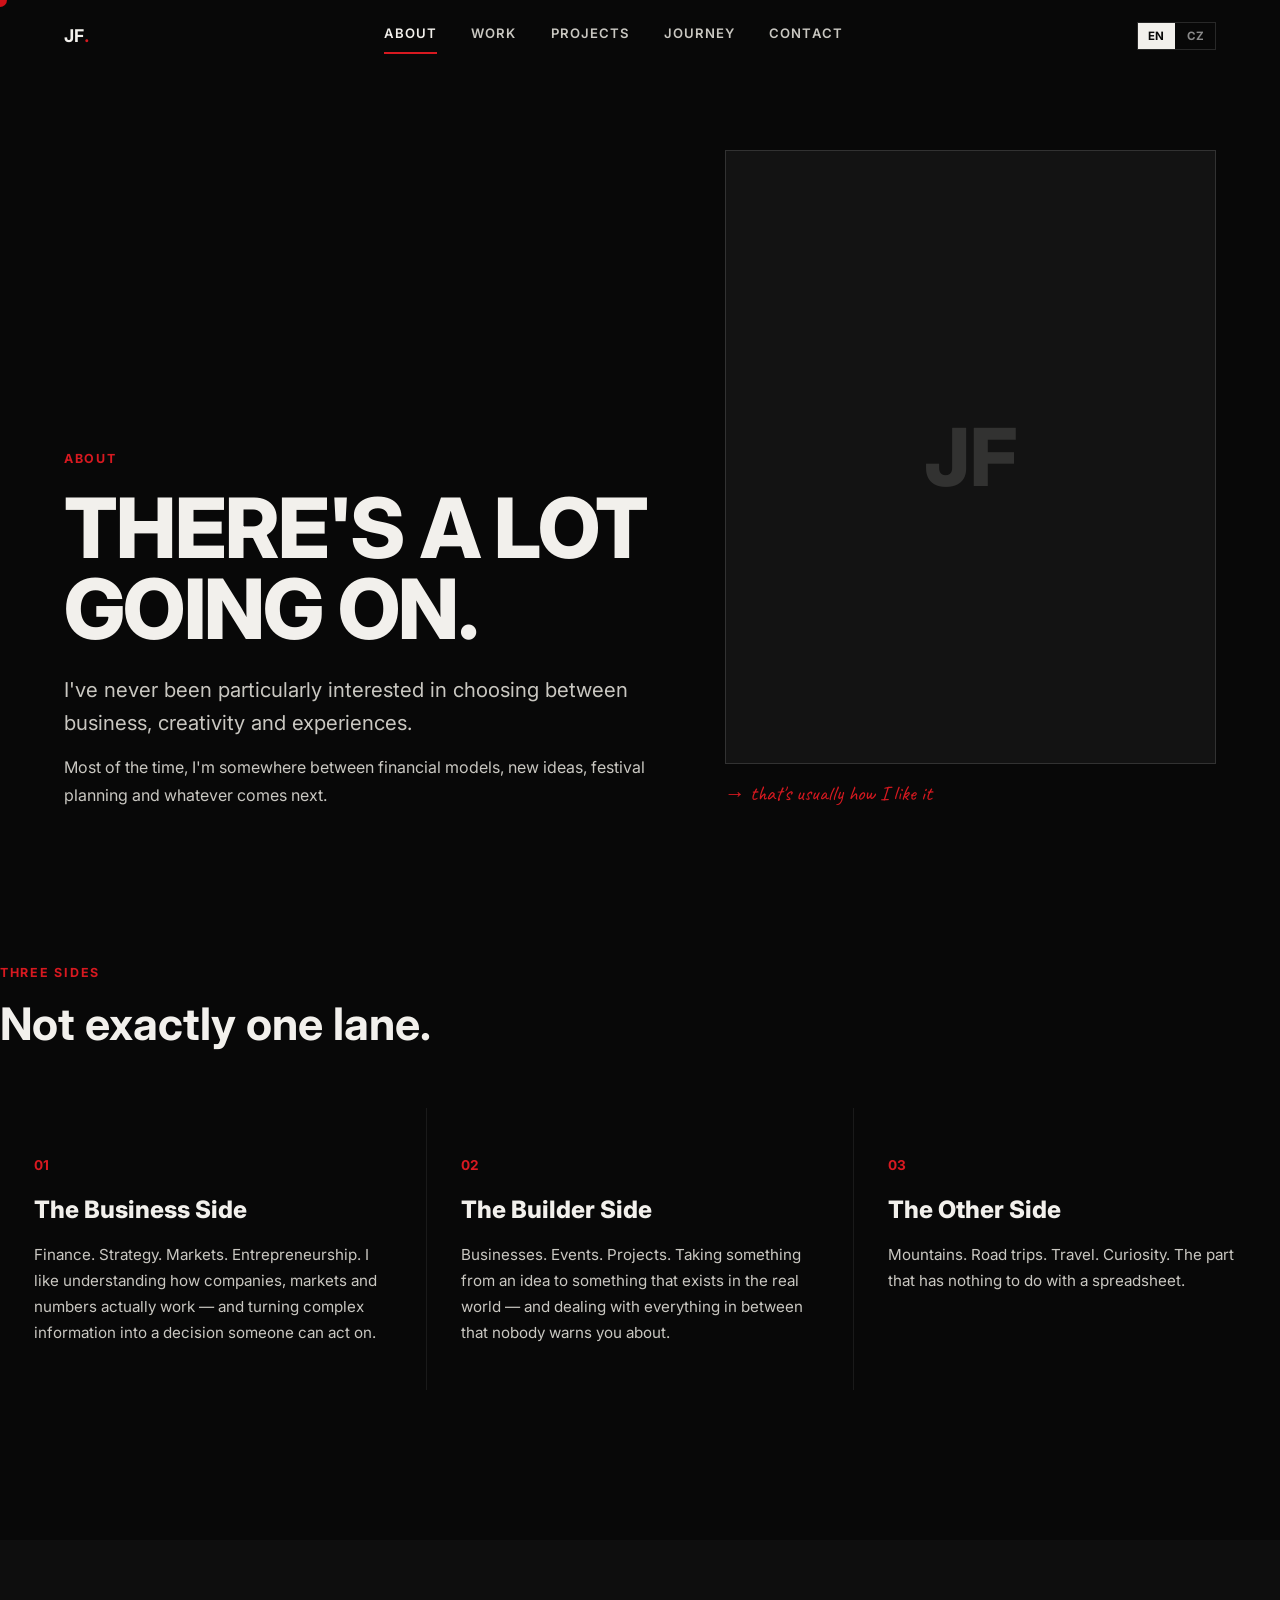
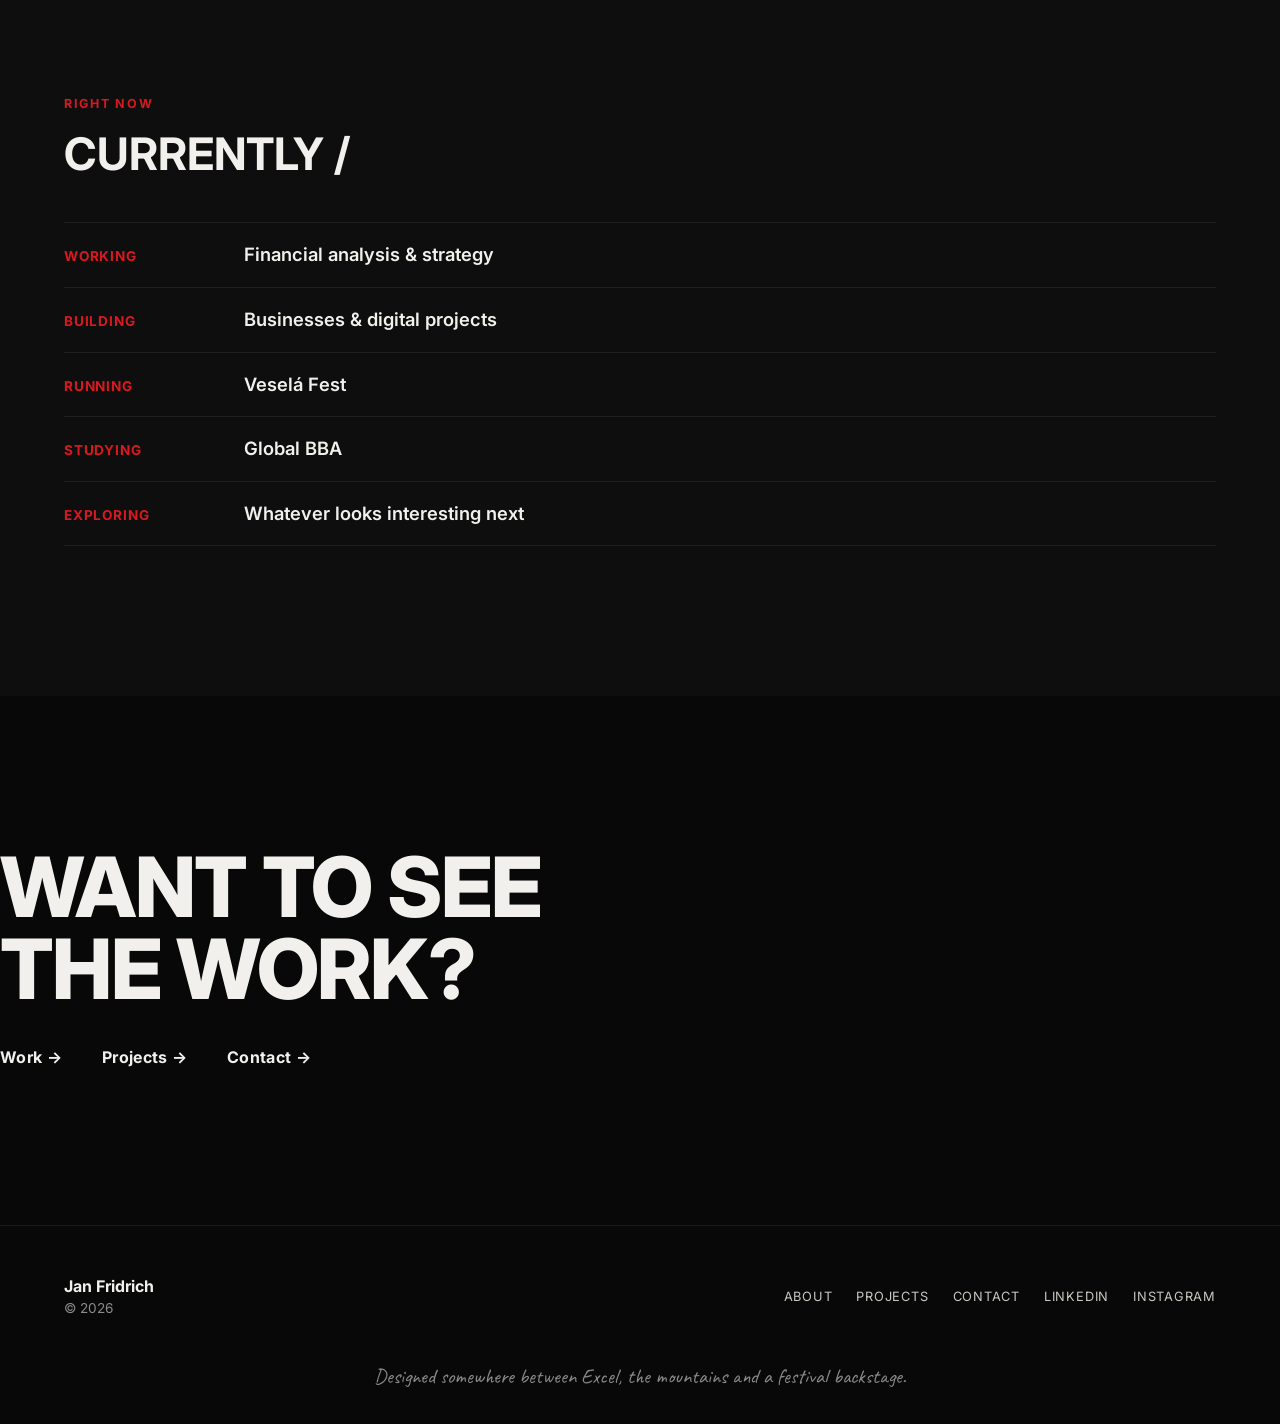
==== about.html @ 75a6f97f "Initial commit: current deployed version of janekfridrich.cz (site-10) Static site: home, about, wor" ====
<!DOCTYPE html>
<html lang="en">
<head>
<meta charset="UTF-8">
<meta name="viewport" content="width=device-width, initial-scale=1.0">
<title>About — Jan Fridrich</title>
<meta name="description" content="Finance, building things and everything in between — a bit more about Jan Fridrich.">
<link rel="icon" href="data:,">
<link rel="preconnect" href="https://fonts.googleapis.com">
<link rel="preconnect" href="https://fonts.gstatic.com" crossorigin>
<link href="https://fonts.googleapis.com/css2?family=Inter:wght@400;500;600;700;800&family=Caveat:wght@600;700&display=swap" rel="stylesheet">
<link rel="stylesheet" href="css/style.css">
</head>
<body>
<a class="skip-link" href="#main" data-i18n="skip">Skip to content</a>
<div id="site-header"></div>

<main id="main">

  <section class="container about-hero">
    <div>
      <span class="eyebrow reveal" data-i18n="eyebrow_about">About</span>
      <h1 class="h-xl reveal" data-i18n-html="about_hero_html">THERE'S A LOT<br>GOING ON.</h1>
      <p class="lede reveal reveal-delay-1" style="margin-top:24px;" data-i18n="about_lede">I've never been particularly interested in choosing between business, creativity and experiences.</p>
      <p class="body-text reveal reveal-delay-2" style="margin-top:14px;" data-i18n="about_body">Most of the time, I'm somewhere between financial models, new ideas, festival planning and whatever comes next.</p>
    </div>
    <div class="reveal reveal-delay-1">
      <div class="portrait"></div>
      <p class="portrait-note" data-i18n="portrait_note">→ that's usually how I like it</p>
    </div>
  </section>

  <section class="section container">
    <span class="eyebrow reveal" data-i18n="eyebrow_three_sides">Three sides</span>
    <h2 class="h-lg reveal" data-i18n="three_sides_heading">Not exactly one lane.</h2>
    <div class="sides-grid">
      <div class="side-card reveal">
        <span class="side-n">01</span>
        <h3 data-i18n="side1_title">The Business Side</h3>
        <p data-i18n="side1_body">Finance. Strategy. Markets. Entrepreneurship. I like understanding how companies, markets and numbers actually work — and turning complex information into a decision someone can act on.</p>
      </div>
      <div class="side-card reveal reveal-delay-1">
        <span class="side-n">02</span>
        <h3 data-i18n="side2_title">The Builder Side</h3>
        <p data-i18n="side2_body">Businesses. Events. Projects. Taking something from an idea to something that exists in the real world — and dealing with everything in between that nobody warns you about.</p>
      </div>
      <div class="side-card reveal reveal-delay-2">
        <span class="side-n">03</span>
        <h3 data-i18n="side3_title">The Other Side</h3>
        <p data-i18n="side3_body">Mountains. Road trips. Travel. Curiosity. The part that has nothing to do with a spreadsheet.</p>
      </div>
    </div>
  </section>

  <section class="section section-alt">
    <div class="container">
      <span class="eyebrow reveal" data-i18n="eyebrow_right_now">Right now</span>
      <h2 class="h-lg reveal" data-i18n="currently_heading">CURRENTLY /</h2>
      <div class="currently-list" id="currentlyList"></div>
    </div>
  </section>

  <section class="section container">
    <h2 class="h-xl reveal" data-i18n-html="about_closing_html">WANT TO SEE<br>THE WORK?</h2>
    <div class="closing-links reveal reveal-delay-1">
      <a href="work.html" data-i18n="closing_work">Work →</a>
      <a href="projects.html" data-i18n="closing_projects">Projects →</a>
      <a href="contact.html" data-i18n="closing_contact">Contact →</a>
    </div>
  </section>

</main>

<div id="site-footer"></div>

<script src="js/content.js"></script>
<script src="js/i18n.js"></script>
<script>
  (function () {
    const el = document.getElementById("currentlyList");
    if (el) {
      el.innerHTML = SITE.currently.map(c => `
        <div class="currently-row reveal">
          <div class="label">${c.label}</div>
          <div class="value">${c.value}</div>
        </div>
      `).join("");
    }
  })();
</script>
<script src="js/main.js"></script>
</body>
</html>
---- css/style.css ----
/* =========================================================================
   JAN FRIDRICH — PERSONAL SITE
   Editorial brutalism × sketchbook. Dark, quiet, red used sparingly.
   ========================================================================= */

/* ---- tokens ------------------------------------------------------------ */
:root{
  --bg: #080808;
  --bg-alt: #0e0e0e;
  --bg-raise: #131313;
  --text: #F2F0EC;
  --text-dim: #C9C7C1;
  --grey: #8A8A8A;
  --red: #D71920;
  --border: rgba(242,240,236,0.14);
  --border-soft: rgba(242,240,236,0.08);

  --font-display: "Inter", "Helvetica Neue", Arial, sans-serif;
  --font-hand: "Caveat", cursive;

  --container: 1400px;
  --gutter: clamp(20px, 5vw, 64px);
  --ease: cubic-bezier(.16,.8,.24,1);
}

/* ---- reset --------------------------------------------------------------*/
*,*::before,*::after{ box-sizing:border-box; }
html{ scroll-behavior:smooth; }
@media (prefers-reduced-motion: reduce){
  html{ scroll-behavior:auto; }
  *,*::before,*::after{ animation-duration:0.001ms !important; animation-iteration-count:1 !important; transition-duration:0.001ms !important; scroll-behavior:auto !important; }
}
body{
  margin:0;
  background:var(--bg);
  color:var(--text);
  font-family:var(--font-display);
  font-weight:400;
  line-height:1.5;
  -webkit-font-smoothing:antialiased;
  overflow-x:hidden;
}
img{ max-width:100%; display:block; }
a{ color:inherit; text-decoration:none; }
ul{ margin:0; padding:0; list-style:none; }
h1,h2,h3,h4,p{ margin:0; }
button{ font-family:inherit; background:none; border:none; color:inherit; cursor:pointer; }
::selection{ background:var(--red); color:var(--bg); }

.container{ max-width:var(--container); margin:0 auto; padding:0 var(--gutter); }
.hidden-mobile{ display:initial; }
@media (max-width:720px){ .hidden-mobile{ display:none !important; } }
.hidden-desktop{ display:none; }
@media (max-width:720px){ .hidden-desktop{ display:initial; } }

/* ---- focus / a11y -------------------------------------------------------*/
a:focus-visible, button:focus-visible, [tabindex]:focus-visible{
  outline:2px solid var(--red);
  outline-offset:4px;
}
.skip-link{
  position:absolute; left:0; top:-60px; background:var(--red); color:#fff;
  padding:10px 18px; z-index:1000; transition:top .2s var(--ease);
}
.skip-link:focus{ top:0; }

/* ---- custom cursor -------------------------------------------------------*/
.cursor{
  position:fixed; top:0; left:0; width:14px; height:14px; border-radius:50%;
  background:var(--red); pointer-events:none; z-index:9999;
  transform:translate(-50%,-50%);
  transition:width .25s var(--ease), height .25s var(--ease), background .25s var(--ease);
  mix-blend-mode:difference;
  display:none;
}
.cursor-label{
  position:fixed; top:0; left:0; z-index:9999; pointer-events:none;
  font-size:12px; letter-spacing:.08em; font-weight:600; color:var(--bg);
  background:var(--red); padding:6px 10px; border-radius:100px;
  transform:translate(-50%,-50%); opacity:0; transition:opacity .2s var(--ease);
  white-space:nowrap; display:none;
}
.has-custom-cursor, .has-custom-cursor *{ cursor:none !important; }
@media (hover:hover) and (pointer:fine){
  .has-custom-cursor .cursor, .has-custom-cursor .cursor-label{ display:block; }
}

/* ---- loader ---------------------------------------------------------------*/
.loader{
  position:fixed; inset:0; background:var(--bg); z-index:10000;
  display:flex; align-items:center; justify-content:center; flex-direction:column;
  transition:opacity .5s var(--ease), visibility .5s var(--ease);
}
.loader.is-hidden{ opacity:0; visibility:hidden; pointer-events:none; }
.loader-mark{ font-size:2rem; font-weight:700; letter-spacing:.02em; }
.loader-line{
  width:60px; height:3px; background:var(--red); margin-top:14px; transform:scaleX(0);
  transform-origin:left; animation:loaderDraw 0.9s var(--ease) forwards .15s;
}
@keyframes loaderDraw{ to{ transform:scaleX(1); } }

/* ---- header / nav ---------------------------------------------------------*/
.site-header{
  position:fixed; top:0; left:0; right:0; z-index:500;
  display:flex; align-items:center; justify-content:space-between;
  padding:22px var(--gutter);
  transition:transform .4s var(--ease), background .4s var(--ease), padding .3s var(--ease);
}
.site-header.is-scrolled{ background:rgba(8,8,8,0.86); backdrop-filter:blur(8px); padding-top:16px; padding-bottom:16px; border-bottom:1px solid var(--border-soft); }
.site-header.is-hidden{ transform:translateY(-110%); }

.logo{ font-weight:700; font-size:1.1rem; letter-spacing:.02em; }
.logo .dot{ color:var(--red); }

.nav-desktop{ display:flex; gap:34px; }
.nav-desktop a{
  font-size:.82rem; letter-spacing:.08em; font-weight:600; text-transform:uppercase;
  position:relative; padding-bottom:4px; color:var(--text-dim);
  transition:color .25s var(--ease);
}
.nav-desktop a:hover, .nav-desktop a.is-active{ color:var(--text); }
.nav-desktop a.is-active::after{
  content:""; position:absolute; left:0; right:0; bottom:-6px; height:2px; background:var(--red);
}
@media (max-width:900px){ .nav-desktop{ display:none; } }

.menu-toggle{
  display:none; flex-direction:column; gap:5px; width:28px; z-index:600;
}
.menu-toggle span{ height:2px; background:var(--text); width:100%; transition:transform .3s var(--ease), opacity .3s var(--ease); }
@media (max-width:900px){ .menu-toggle{ display:flex; } }
.menu-toggle.is-open span:nth-child(1){ transform:translateY(7px) rotate(45deg); }
.menu-toggle.is-open span:nth-child(2){ opacity:0; }
.menu-toggle.is-open span:nth-child(3){ transform:translateY(-7px) rotate(-45deg); }

/* ---- language toggle ------------------------------------------------------*/
.lang-toggle{ display:flex; align-items:center; gap:2px; border:1px solid var(--border); }
.lang-toggle button{
  padding:6px 10px; font-size:.72rem; font-weight:700; letter-spacing:.05em; color:var(--grey);
  transition:color .2s var(--ease), background .2s var(--ease);
}
.lang-toggle button.is-active{ color:var(--bg); background:var(--text); }
.lang-toggle button:not(.is-active):hover{ color:var(--text); }
.lang-toggle-mobile{ margin-top:34px; align-self:flex-start; }
@media (max-width:900px){ .lang-toggle:not(.lang-toggle-mobile){ display:none; } }

.nav-mobile{
  position:fixed; inset:0; background:var(--bg); z-index:400;
  display:flex; flex-direction:column; justify-content:center; padding:0 var(--gutter);
  transform:translateY(-100%); transition:transform .5s var(--ease);
}
.nav-mobile.is-open{ transform:translateY(0); }
.nav-mobile ul{ display:flex; flex-direction:column; gap:6px; }
.nav-mobile li{ display:flex; align-items:baseline; gap:16px; border-bottom:1px solid var(--border-soft); padding:14px 0; }
.nav-mobile .n{ color:var(--red); font-size:.9rem; font-weight:700; }
.nav-mobile a{ font-size:clamp(2rem,10vw,3.2rem); font-weight:700; letter-spacing:-0.01em; }

/* ---- footer -----------------------------------------------------------------*/
.site-footer{
  border-top:1px solid var(--border-soft); padding:48px var(--gutter) 32px;
  display:flex; flex-wrap:wrap; gap:24px; align-items:center; justify-content:space-between;
}
.site-footer .foot-name{ font-weight:700; }
.site-footer .foot-copy{ color:var(--grey); font-size:.85rem; }
.footer-links{ display:flex; gap:24px; flex-wrap:wrap; }
.footer-links a{ font-size:.8rem; letter-spacing:.06em; text-transform:uppercase; color:var(--text-dim); }
.footer-links a:hover{ color:var(--red); }
.footer-line{ width:100%; text-align:center; font-family:var(--font-hand); font-size:1.3rem; color:var(--grey); margin-top:18px; }

/* ---- layout helpers ------------------------------------------------------*/
.section{ padding:min(14vw,150px) 0; position:relative; }
.section-alt{ background:var(--bg-alt); }
.section-tight{ padding:min(8vw,90px) 0; }
.eyebrow{ font-size:.78rem; letter-spacing:.14em; text-transform:uppercase; color:var(--red); font-weight:700; margin-bottom:18px; display:inline-block; }
.h-huge{ font-size:clamp(3rem, 11vw, 9rem); font-weight:800; line-height:0.92; letter-spacing:-0.02em; }
.h-xl{ font-size:clamp(2.4rem, 7vw, 5.2rem); font-weight:800; line-height:0.98; letter-spacing:-0.02em; }
.h-lg{ font-size:clamp(1.8rem, 4vw, 2.8rem); font-weight:700; line-height:1.05; }
.h-md{ font-size:clamp(1.3rem,2.4vw,1.7rem); font-weight:700; }
.text-red{ color:var(--red); }
.text-grey{ color:var(--grey); }
.lede{ font-size:clamp(1.05rem,1.6vw,1.35rem); color:var(--text-dim); max-width:640px; line-height:1.6; }
.body-text{ font-size:1rem; color:var(--text-dim); max-width:60ch; line-height:1.75; }
.hand{ font-family:var(--font-hand); color:var(--red); font-size:1.4rem; line-height:1.2; }

/* ---- reveal on scroll -----------------------------------------------------*/
.reveal{ opacity:0; transform:translateY(28px); transition:opacity .9s var(--ease), transform .9s var(--ease); }
.reveal.is-visible{ opacity:1; transform:translateY(0); }
.reveal-delay-1{ transition-delay:.08s; }
.reveal-delay-2{ transition-delay:.16s; }
.reveal-delay-3{ transition-delay:.24s; }

/* ---- sketch elements (inline svg) ------------------------------------------*/
.sketch{ position:absolute; pointer-events:none; opacity:.9; }
.sketch path, .sketch circle, .sketch line{
  stroke:var(--red); fill:none; stroke-width:2; stroke-linecap:round;
}
.sketch.draw path, .sketch.draw circle, .sketch.draw line{
  stroke-dasharray:400; stroke-dashoffset:400; transition:stroke-dashoffset 1.4s var(--ease);
}
.reveal.is-visible .sketch.draw path,
.reveal.is-visible .sketch.draw circle,
.reveal.is-visible .sketch.draw line{ stroke-dashoffset:0; }

/* ---- scroll indicator (home hero) ------------------------------------------*/
.scroll-cue{
  position:absolute; bottom:36px; left:50%; transform:translateX(-50%);
  display:flex; flex-direction:column; align-items:center; gap:10px;
  font-size:.72rem; letter-spacing:.12em; text-transform:uppercase; color:var(--grey);
}
.scroll-cue .line{ width:1px; height:38px; background:linear-gradient(var(--grey), transparent); animation:scrollcue 2s infinite var(--ease); }
@keyframes scrollcue{ 0%{ transform:scaleY(0); transform-origin:top; } 50%{ transform:scaleY(1); transform-origin:top; } 51%{ transform-origin:bottom; } 100%{ transform:scaleY(0); transform-origin:bottom; } }

/* ---- hero (home) -------------------------------------------------------------*/
.hero{
  min-height:100svh; display:flex; flex-direction:column; justify-content:center;
  position:relative; padding-top:120px; padding-bottom:80px;
}
.hero-grid{ display:grid; grid-template-columns:1fr auto; align-items:center; gap:40px; }
@media (max-width:900px){ .hero-grid{ grid-template-columns:1fr; } }
.hero-name{ display:flex; flex-direction:column; gap:0; }
.hero-tags{ margin-top:28px; display:flex; flex-wrap:wrap; gap:10px 16px; }
.hero-tags span{ font-size:.8rem; letter-spacing:.1em; text-transform:uppercase; color:var(--grey); }
.hero-tags span:not(:last-child)::after{ content:"/"; margin-left:16px; color:var(--border); }
.hero-portrait{ position:relative; justify-self:end; align-self:flex-end; pointer-events:none; }
.hero-portrait::before{
  content:""; position:absolute; z-index:0;
  width:78%; height:62%; right:6%; bottom:6%;
  background:radial-gradient(ellipse at center, var(--red) 0%, var(--red) 55%, transparent 78%);
  filter:blur(6px); opacity:.85; border-radius:50%;
}
.hero-portrait img{
  position:relative; z-index:1;
  height:clamp(280px,42vw,560px); width:auto; display:block;
  filter:grayscale(1) contrast(1.05) drop-shadow(0 30px 60px rgba(0,0,0,.55));
  -webkit-mask-image:linear-gradient(to bottom, black 82%, transparent 100%);
  mask-image:linear-gradient(to bottom, black 82%, transparent 100%);
}
@media (max-width:900px){
  .hero-portrait{ justify-self:center; margin-top:20px; }
  .hero-portrait img{ height:clamp(220px,52vw,340px); }
}

/* ---- manifesto ----------------------------------------------------------------*/
.manifesto-stmt{ font-size:clamp(2.4rem,7.4vw,6rem); font-weight:800; line-height:1.02; letter-spacing:-0.02em; }
.manifesto-intro{ margin-top:40px; }

/* ---- logo wall (Industry & Business style showcase) ----------------------*/
.logo-wall{ display:flex; margin-top:56px; border-top:1px solid var(--border); }
@media (max-width:900px){ .logo-wall{ flex-direction:column; } }
.logo-wall-col{
  flex:1; padding:44px 30px; border-right:1px solid var(--border-soft);
  display:flex; flex-direction:column; gap:30px; align-items:center; text-align:center;
  min-height:190px;
}
.logo-wall-col:last-child{ border-right:none; }
@media (max-width:900px){
  .logo-wall-col{ border-right:none; border-bottom:1px solid var(--border-soft); min-height:0; padding:30px 20px; }
}
.logo-wall-label{ font-size:.8rem; color:var(--text-dim); letter-spacing:.02em; }
.logo-wall-logos{ display:flex; flex-direction:column; align-items:center; justify-content:center; gap:26px; flex:1; width:100%; }
.logo-wall-logos a, .logo-wall-logos span{ display:inline-flex; align-items:center; justify-content:center; }
.logo-wall-logos img{ height:34px; width:auto; max-width:170px; object-fit:contain; opacity:.92; transition:opacity .25s var(--ease), transform .25s var(--ease); }
.logo-wall-logos a:hover img{ opacity:1; transform:translateY(-2px); }
.logo-wall-col:nth-child(4) .logo-wall-logos{ flex-direction:row; flex-wrap:wrap; justify-content:center; gap:26px 32px; }
.logo-wall-col:nth-child(4) img{ height:28px; }
.logo-wall-col:nth-child(4) img[alt="Tatra Trucks"]{ height:52px; }
.logo-wall-col:nth-child(3) img{ height:76px; } /* John Freed circular badge needs more room */

/* ---- MY WORLD (circular project map, matches reference design) ---------------*/
.world-section-head{ display:flex; justify-content:space-between; align-items:flex-end; flex-wrap:wrap; gap:16px; }
.world-section-head .hand{ font-size:1.15rem; }

.project-map{ position:relative; max-width:1160px; margin:70px auto 0; min-height:560px; }
.project-map-lines{ position:absolute; inset:0; width:100%; height:100%; overflow:visible; pointer-events:none; }
.project-map-lines line{ stroke:#3a3a3a; stroke-width:1; vector-effect:non-scaling-stroke; transition:stroke .25s var(--ease), stroke-width .25s var(--ease); }
.project-map-lines line.is-hot{ stroke:var(--red); stroke-width:2; }

.map-person{ position:absolute; left:50%; top:0; transform:translateX(-50%); display:flex; flex-direction:column; align-items:center; z-index:2; text-align:center; }
.map-person-image{
  width:clamp(148px,14vw,205px); height:clamp(148px,14vw,205px); border-radius:50%;
  border:1px solid var(--red); padding:7px; background:var(--bg-alt); position:relative;
}
.map-person-image::after{
  content:""; position:absolute; top:6%; right:-2%; width:12px; height:12px; border-radius:50%; background:var(--red);
}
.map-person-image img{ width:100%; height:100%; display:block; border-radius:50%; object-fit:cover; object-position:center 20%; filter:grayscale(1) contrast(1.06); }
.map-person-name{ margin-top:18px; font-size:1.15rem; font-weight:800; letter-spacing:-0.01em; }
.map-person .eyebrow{ margin-top:6px; margin-bottom:0; }

.project-node-row{ position:absolute; left:0; right:0; bottom:0; display:flex; justify-content:space-between; gap:20px; }
.project-node{
  position:relative; display:flex; flex-direction:column; align-items:center; text-align:center;
  width:22%; color:var(--text); transition:color .25s var(--ease), transform .25s var(--ease); z-index:2;
}
.project-node:hover, .project-node.is-selected{ color:var(--red); transform:translateY(-8px); }
.project-node-circle{
  width:100%; aspect-ratio:1/1; max-width:166px; border-radius:50%; border:1px solid #555;
  display:flex; align-items:center; justify-content:center; padding:20%; background:#111;
  transition:border-color .25s var(--ease), background .25s var(--ease), transform .25s var(--ease);
}
.project-node:hover .project-node-circle, .project-node.is-selected .project-node-circle{ border-color:var(--red); background:#161616; transform:rotate(-3deg); }
.project-node-circle img{ width:100%; height:100%; object-fit:contain; filter:grayscale(1); opacity:.86; transition:filter .25s var(--ease), opacity .25s var(--ease); }
.project-node:hover .project-node-circle img, .project-node.is-selected .project-node-circle img{ filter:grayscale(0); opacity:1; }
/* Veselá Fest and Eteron Group marks read visually smaller than the others
   at the same padding, so give them a bit more breathing room to fill the circle */
.project-node[data-id="vesela-fest"] .project-node-circle{ padding:11%; }
.project-node[data-id="eteron"] .project-node-circle{ padding:13%; }
.project-node-text{ font-size:1.05rem; font-weight:800; letter-spacing:-0.02em; }
.project-node-label{ margin-top:16px; font-weight:800; font-size:.92rem; letter-spacing:-0.01em; }
.project-node-meta{ margin-top:4px; color:var(--grey); font-size:.7rem; letter-spacing:.06em; }

.project-map-desc{ text-align:center; margin-top:60px; color:var(--text-dim); font-size:1rem; min-height:26px; }

@media (max-width:900px){
  .project-map{ display:none; }
}

/* ---- mobile "MY WORLD" — vertical spine diagram ------------------------------*/
.project-map-mobile{ display:none; }
@media (max-width:900px){
  .project-map-mobile{ display:block; margin-top:54px; }

  .map-mobile-person{ display:flex; flex-direction:column; align-items:center; text-align:center; }
  .map-mobile-person .map-person-image{ width:132px; height:132px; }
  .map-mobile-person .map-person-name{ margin-top:16px; font-size:1.05rem; }

  .map-mobile-line-down{ width:1px; height:34px; background:var(--border); margin:0 auto; }

  .map-mobile-spine{ position:relative; margin-left:50%; border-left:1px solid var(--border); padding-bottom:4px; }
  .map-mobile-row{
    position:relative; display:flex; align-items:center; gap:14px;
    padding:16px 0 16px 28px; text-decoration:none; color:var(--text);
    transition:padding-left .25s var(--ease);
  }
  .map-mobile-row::before{ content:""; position:absolute; left:0; top:50%; width:28px; height:1px; background:var(--border); transition:background .25s var(--ease); }
  .map-mobile-row:active, .map-mobile-row:focus-visible{ padding-left:32px; }
  .map-mobile-row:active::before, .map-mobile-row:focus-visible::before{ background:var(--red); }

  .map-mobile-circle{
    flex:none; width:58px; height:58px; border-radius:50%; border:1px solid #555; background:#111;
    display:flex; align-items:center; justify-content:center; padding:10px;
  }
  .map-mobile-circle img{ width:100%; height:100%; object-fit:contain; }
  .map-mobile-circle .project-node-text{ font-size:8.5px; font-weight:700; text-align:center; }
  .map-mobile-info{ display:flex; flex-direction:column; }
  .map-mobile-label{ font-weight:800; font-size:.95rem; letter-spacing:-0.01em; }
  .map-mobile-meta{ color:var(--grey); font-size:.68rem; margin-top:3px; letter-spacing:.05em; }
}

/* ---- numbers -------------------------------------------------------------------*/
.numbers-grid{ display:grid; grid-template-columns:repeat(4,1fr); gap:40px; margin-top:60px; }
@media (max-width:900px){ .numbers-grid{ grid-template-columns:repeat(2,1fr); } }
.number-item{ border-top:1px solid var(--border); padding-top:18px; }
.number-value{ font-size:clamp(2.2rem,5vw,3.6rem); font-weight:800; letter-spacing:-0.02em; }
.number-label{ margin-top:8px; color:var(--grey); font-size:.85rem; }
.number-note{ font-family:var(--font-hand); color:var(--red); font-size:1.1rem; margin-top:4px; }

/* ---- selected projects (home) ---------------------------------------------------*/
.proj-row{
  display:flex; align-items:baseline; justify-content:space-between; gap:24px;
  padding:44px 0; border-top:1px solid var(--border); position:relative;
  transition:padding-left .4s var(--ease);
}
.proj-row:last-child{ border-bottom:1px solid var(--border); }
.proj-row .proj-n{ font-size:.85rem; color:var(--grey); font-weight:700; min-width:34px; }
.proj-row .proj-title{ font-size:clamp(1.8rem,5.4vw,3.6rem); font-weight:800; letter-spacing:-0.01em; flex:1; }
.proj-row .proj-tag{ color:var(--grey); font-size:.85rem; text-align:right; min-width:150px; }
.proj-row .proj-view{ position:absolute; right:0; top:50%; transform:translateY(-50%) translateX(12px); opacity:0; color:var(--red); font-weight:700; font-size:.85rem; transition:opacity .3s var(--ease), transform .3s var(--ease); }
.proj-row:hover{ padding-left:14px; }
.proj-row:hover .proj-title{ color:var(--red); }
.proj-row:hover .proj-view{ opacity:1; transform:translateY(-50%) translateX(0); }
@media (max-width:720px){ .proj-row .proj-tag{ display:none; } }

/* ---- home closing ----------------------------------------------------------------*/
.closing-links{ display:flex; flex-wrap:wrap; gap:16px 40px; margin-top:36px; }
.closing-links a{ font-size:1rem; font-weight:700; letter-spacing:.02em; border-bottom:2px solid transparent; padding-bottom:4px; transition:border-color .25s var(--ease), color .25s var(--ease); }
.closing-links a:hover{ border-color:var(--red); color:var(--red); }

/* ---- about page ---------------------------------------------------------------------*/
.about-hero{ padding-top:150px; display:grid; grid-template-columns:1.1fr .9fr; gap:60px; align-items:end; }
@media (max-width:900px){ .about-hero{ grid-template-columns:1fr; } }
.portrait{ position:relative; aspect-ratio:4/5; background:var(--bg-raise); border:1px solid var(--border); overflow:hidden; }
.portrait::after{ content:"JF"; position:absolute; inset:0; display:flex; align-items:center; justify-content:center; font-size:5rem; font-weight:800; color:var(--border); }
.portrait-note{ font-family:var(--font-hand); color:var(--red); font-size:1.3rem; margin-top:14px; }

.sides-grid{ display:grid; grid-template-columns:repeat(3,1fr); gap:1px; background:var(--border-soft); margin-top:60px; }
@media (max-width:900px){ .sides-grid{ grid-template-columns:1fr; } }
.side-card{ background:var(--bg); padding:44px 34px; }
.side-card .side-n{ color:var(--red); font-weight:700; font-size:.85rem; }
.side-card h3{ margin-top:16px; font-size:1.5rem; font-weight:800; }
.side-card p{ margin-top:14px; color:var(--text-dim); font-size:.95rem; line-height:1.7; }

.currently-list{ margin-top:44px; }
.currently-row{ display:grid; grid-template-columns:160px 1fr; gap:20px; padding:18px 0; border-top:1px solid var(--border-soft); align-items:baseline; }
.currently-row:last-child{ border-bottom:1px solid var(--border-soft); }
.currently-row .label{ color:var(--red); font-weight:700; letter-spacing:.06em; font-size:.85rem; text-transform:uppercase; }
.currently-row .value{ font-size:1.15rem; font-weight:600; }

/* ---- work page -----------------------------------------------------------------------*/
.work-hero{ padding-top:150px; padding-bottom:20px; }
.work-hero .lede{ max-width:760px; }

.timeline-item{
  border-top:1px solid var(--border); padding:56px 0; cursor:pointer; position:relative;
  transition:padding-left .4s var(--ease);
}
.timeline-item:last-child{ border-bottom:1px solid var(--border); }
.timeline-item:hover{ padding-left:14px; }
.timeline-item.has-sketch{ overflow:visible; }

.timeline-head{ display:flex; justify-content:space-between; align-items:flex-start; gap:20px; position:relative; z-index:2; }
.timeline-head-main{ display:flex; align-items:center; gap:20px; }
.timeline-logo{
  flex:none; width:92px; height:92px; border:1px solid var(--border); background:var(--bg-alt);
  display:flex; align-items:center; justify-content:center; padding:14px;
}
.timeline-logo img{ width:100%; height:100%; object-fit:contain; }
@media (max-width:600px){ .timeline-logo{ width:60px; height:60px; padding:9px; } }
.timeline-head h3{ font-size:clamp(2.1rem,5.2vw,4.4rem); font-weight:800; letter-spacing:-0.02em; line-height:0.98; }
.timeline-head .period{ color:var(--grey); font-size:.85rem; white-space:nowrap; padding-top:10px; }
.timeline-role{ color:var(--red); font-size:.9rem; letter-spacing:.05em; text-transform:uppercase; margin-top:10px; font-weight:700; }
.timeline-body{ max-height:0; overflow:hidden; transition:max-height .5s var(--ease); position:relative; z-index:2; }
.timeline-item.is-open .timeline-body{ max-height:640px; }
.timeline-body-inner{ padding-top:26px; display:grid; grid-template-columns:1.1fr .9fr; gap:36px; align-items:start; }
@media (max-width:720px){ .timeline-body-inner{ grid-template-columns:1fr; } }
.timeline-body-inner .body-text{ font-size:1.05rem; }
.focus-tags{ display:flex; flex-wrap:wrap; gap:10px; align-content:flex-start; }
.focus-tags span{ border:1px solid var(--border); padding:8px 14px; font-size:.8rem; color:var(--text-dim); }
.timeline-plus{ font-size:1.8rem; color:var(--red); transition:transform .3s var(--ease); padding-top:6px; }
.timeline-item.is-open .timeline-plus{ transform:rotate(45deg); }

/* hand-drawn technical sketches shown inside the expanded content, next to
   the description — never overlapping the heading or the +/- toggle */
.timeline-sketch-wrap{
  display:flex; align-items:center; justify-content:center; min-height:140px;
  border:1px solid var(--border-soft); background:var(--bg-alt); padding:18px;
}
.timeline-sketch{
  width:100%; max-width:360px; opacity:.95; mix-blend-mode:screen;
  filter:drop-shadow(0 0 18px rgba(0,0,0,.5));
}
.timeline-item[data-company="tatra-trucks"] .timeline-sketch{ transform:rotate(-2deg); }
.timeline-item[data-company="schott-termofrost"] .timeline-sketch{ max-width:220px; transform:rotate(1.5deg); }
.timeline-item[data-company="eteron-group"] .timeline-body-inner{ grid-template-columns:1fr; }
.timeline-item[data-company="eteron-group"] .timeline-sketch{ max-width:520px; transform:none; }
.timeline-item[data-company="eteron-group"] .timeline-sketch-wrap{ margin-top:24px; }
.timeline-item[data-company="eteron-group"].is-open .timeline-body{ max-height:900px; }
@media (max-width:720px){
  .timeline-sketch-wrap{ margin-top:22px; min-height:auto; }
}

.cv-block{ margin-top:80px; padding:44px; border:1px solid var(--border); display:flex; flex-wrap:wrap; align-items:center; justify-content:space-between; gap:20px; }
.cv-block .hand{ font-size:1.1rem; }
.cv-btn{ font-weight:700; border-bottom:2px solid var(--red); padding-bottom:4px; }

/* ---- projects page --------------------------------------------------------------------*/
.projects-hero{ padding-top:150px; }
.project-block{ border-top:1px solid var(--border); padding:min(12vw,130px) 0; position:relative; display:block; }
.project-block:last-child{ border-bottom:1px solid var(--border); }
.project-media{
  aspect-ratio:16/9; background:var(--bg-raise); border:1px solid var(--border); position:relative;
  overflow:hidden; margin-top:46px; transition:transform .6s var(--ease);
}
.project-media img{ width:100%; height:100%; object-fit:cover; display:block; filter:grayscale(.5) contrast(1.05); transition:filter .5s var(--ease), transform .6s var(--ease); }
.project-block:hover .project-media{ transform:scale(1.012); }
.project-block:hover .project-media img{ filter:grayscale(0) contrast(1.05); transform:scale(1.03); }
.project-media .media-label{ position:absolute; inset:0; display:flex; align-items:center; justify-content:center; font-size:clamp(2rem,6vw,4rem); font-weight:800; color:var(--border); letter-spacing:-0.02em; text-align:center; padding:20px;}
.project-meta-row{ display:flex; justify-content:space-between; align-items:baseline; flex-wrap:wrap; gap:12px; }
.project-status{ font-size:.72rem; letter-spacing:.1em; text-transform:uppercase; color:var(--red); border:1px solid var(--red); padding:4px 10px; }
.project-cat{ color:var(--grey); font-size:.85rem; }

/* ---- project detail --------------------------------------------------------------------*/
.pdetail-hero{ padding-top:150px; }
.pdetail-meta{ display:flex; flex-wrap:wrap; gap:10px 22px; margin-top:20px; color:var(--grey); font-size:.85rem; text-transform:uppercase; letter-spacing:.06em; }
.pdetail-media{ aspect-ratio:21/9; background:var(--bg-raise); border:1px solid var(--border); margin-top:50px; position:relative; overflow:hidden; }
.pdetail-media .media-label{ position:absolute; inset:0; display:flex; align-items:center; justify-content:center; font-size:clamp(2.4rem,7vw,5rem); font-weight:800; color:var(--border); }
.pdetail-story p{ margin-top:20px; color:var(--text-dim); line-height:1.8; font-size:1.05rem; }
.resp-tags{ display:flex; flex-wrap:wrap; gap:10px; margin-top:26px; }
.resp-tags span{ border:1px solid var(--border); padding:8px 14px; font-size:.8rem; letter-spacing:.03em; }
.pdetail-external{ margin-top:44px; display:inline-block; font-weight:700; border-bottom:2px solid var(--red); padding-bottom:4px; }

/* growth chart */
.growth-wrap{ margin-top:70px; }
.growth-svg{ width:100%; height:auto; overflow:visible; }
.growth-line{ fill:none; stroke:var(--red); stroke-width:2.5; stroke-dasharray:1400; stroke-dashoffset:1400; transition:stroke-dashoffset 1.6s var(--ease); }
.reveal.is-visible .growth-line{ stroke-dashoffset:0; }
.growth-dot{ fill:var(--bg); stroke:var(--red); stroke-width:2; }
.growth-label{ fill:var(--text-dim); font-size:11px; }
.growth-value{ fill:var(--text); font-size:13px; font-weight:700; }

/* ---- journey page -----------------------------------------------------------------------*/
.journey-hero{ padding-top:150px; }
.edu-row{ display:grid; grid-template-columns:1fr 1fr; gap:24px; padding:30px 0; border-top:1px solid var(--border); align-items:baseline; }
.edu-row:last-child{ border-bottom:1px solid var(--border); }
@media (max-width:720px){ .edu-row{ grid-template-columns:1fr; gap:8px; } }
.edu-row h3{ font-size:1.4rem; font-weight:800; }
.edu-row .program{ color:var(--red); font-size:.85rem; margin-top:6px; font-weight:700; text-transform:uppercase; letter-spacing:.04em; }
.edu-row .place{ color:var(--grey); font-size:.9rem; text-align:right; }
@media (max-width:720px){ .edu-row .place{ text-align:left; } }

.map-wrap{ position:relative; margin-top:60px; aspect-ratio:16/11; background:var(--bg-alt); border:1px solid var(--border); overflow:hidden; }
.map-svg{ width:100%; height:100%; }
.map-outline{ fill:none; stroke:var(--border); stroke-width:1; }
.map-route{ fill:none; stroke:var(--red); stroke-width:1.6; stroke-dasharray:6 6; stroke-dashoffset:600; transition:stroke-dashoffset 2s var(--ease); }
.reveal.is-visible .map-route{ stroke-dashoffset:0; }
.map-dot{ fill:var(--red); }
.map-point-label{ fill:var(--text); font-size:12px; font-weight:700; }
.map-hand{ font-family:var(--font-hand); font-size:16px; fill:var(--red); }

.vtimeline{ margin-top:70px; position:relative; padding-left:36px; }
.vtimeline::before{ content:""; position:absolute; left:6px; top:6px; bottom:6px; width:1px; background:var(--border); }
.vtimeline-item{ position:relative; padding-bottom:44px; }
.vtimeline-item:last-child{ padding-bottom:0; }
.vtimeline-item::before{ content:""; position:absolute; left:-36px; top:4px; width:11px; height:11px; border-radius:50%; background:var(--bg); border:2px solid var(--red); }
.vtimeline-item .year{ color:var(--red); font-weight:700; font-size:.9rem; }
.vtimeline-item h4{ font-size:1.3rem; font-weight:800; margin-top:6px; }
.vtimeline-item .note{ font-family:var(--font-hand); color:var(--grey); font-size:1.05rem; margin-top:4px; }

/* ---- contact page ------------------------------------------------------------------------*/
.contact-page{ min-height:100svh; display:flex; flex-direction:column; justify-content:center; padding-top:130px; padding-bottom:80px; }
.contact-links{ margin-top:50px; display:flex; flex-direction:column; gap:0; }
.contact-links a{ display:flex; justify-content:space-between; align-items:center; padding:26px 0; border-top:1px solid var(--border); font-size:clamp(1.4rem,3.6vw,2.2rem); font-weight:700; transition:padding-left .3s var(--ease), color .3s var(--ease); }
.contact-links a:last-child{ border-bottom:1px solid var(--border); }
.contact-links a:hover{ padding-left:14px; color:var(--red); }
.contact-links .go{ color:var(--red); font-size:1.2rem; }
.contact-note{ margin-top:30px; color:var(--grey); max-width:440px; }

/* ---- 404 -----------------------------------------------------------------------------------*/
.error-page{ min-height:100svh; display:flex; flex-direction:column; align-items:flex-start; justify-content:center; padding-top:130px; }
.error-back{ margin-top:40px; font-weight:700; border-bottom:2px solid var(--red); padding-bottom:4px; }

/* ---- misc utility ---------------------------------------------------------------------------*/
.mt-xxl{ margin-top:min(10vw,110px); }
.divider{ border-top:1px solid var(--border); margin:min(10vw,100px) 0 0; }
.underline-red{ position:relative; white-space:nowrap; }
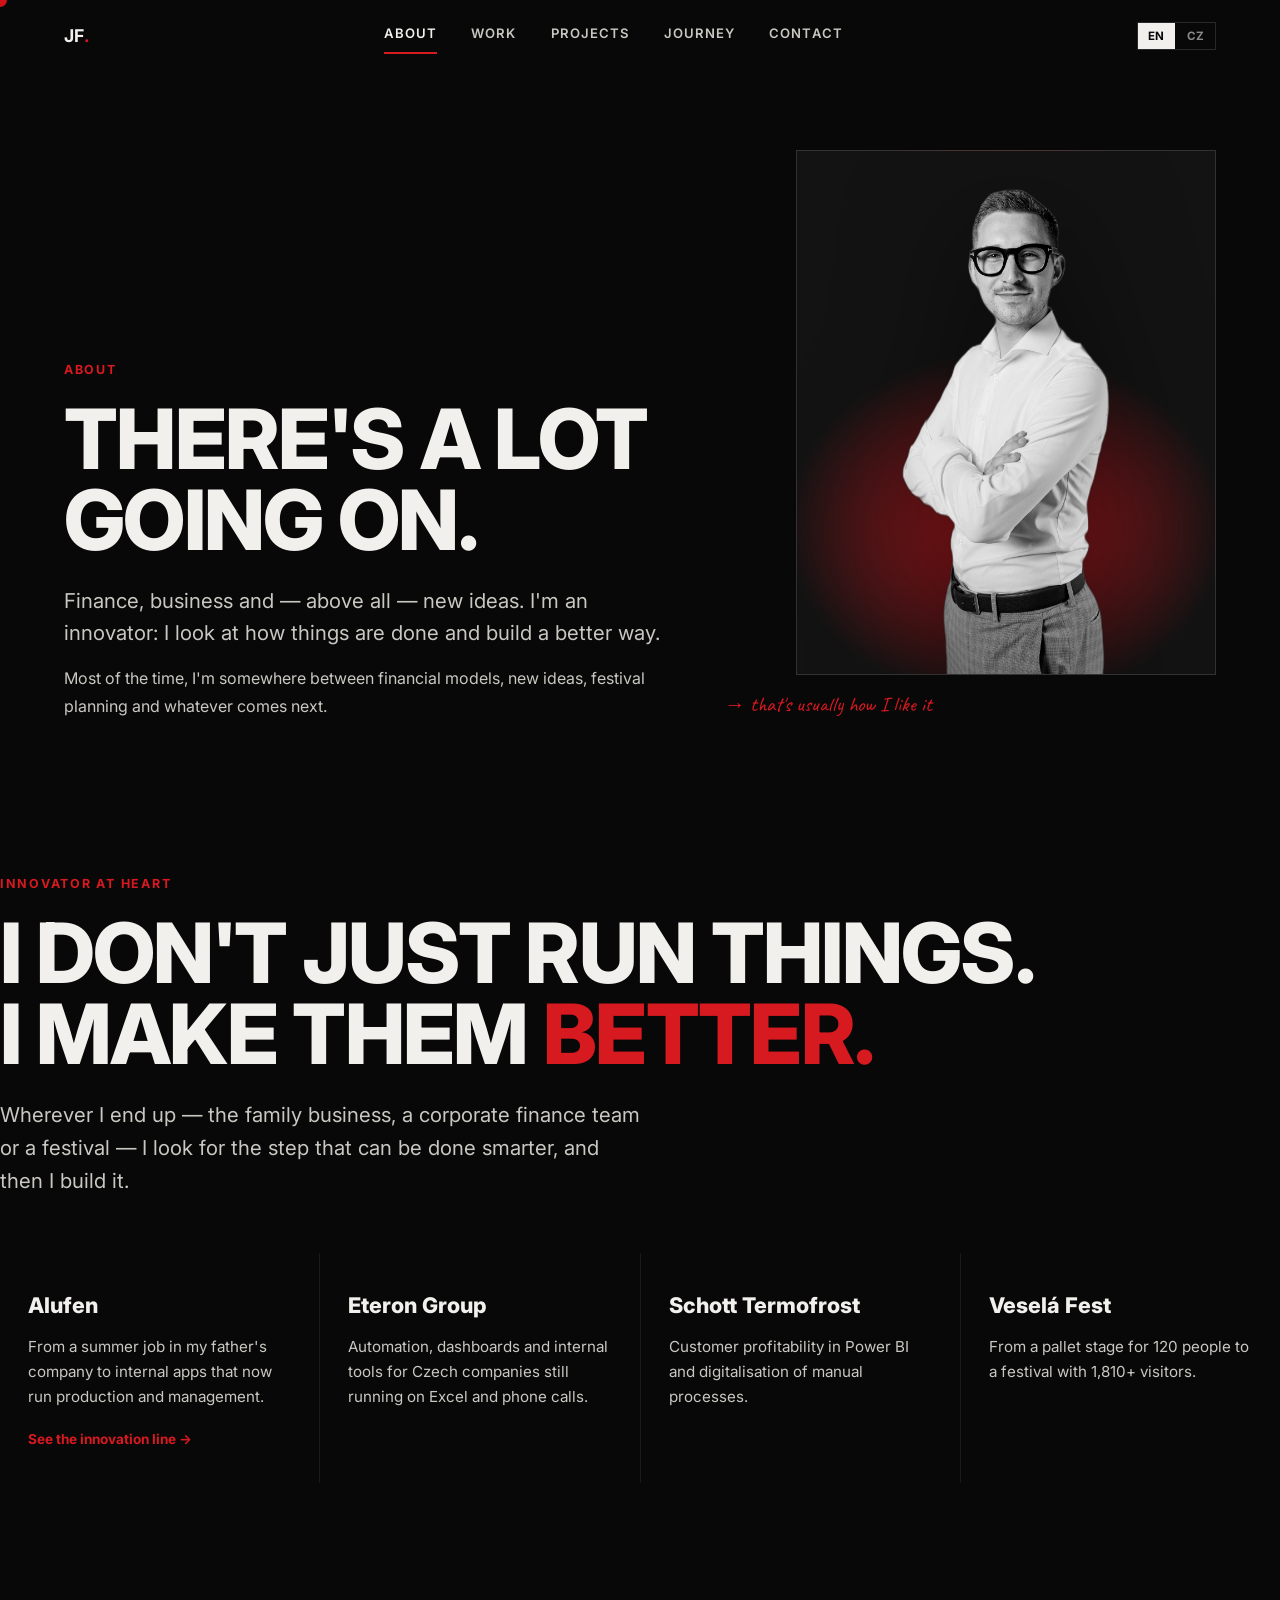
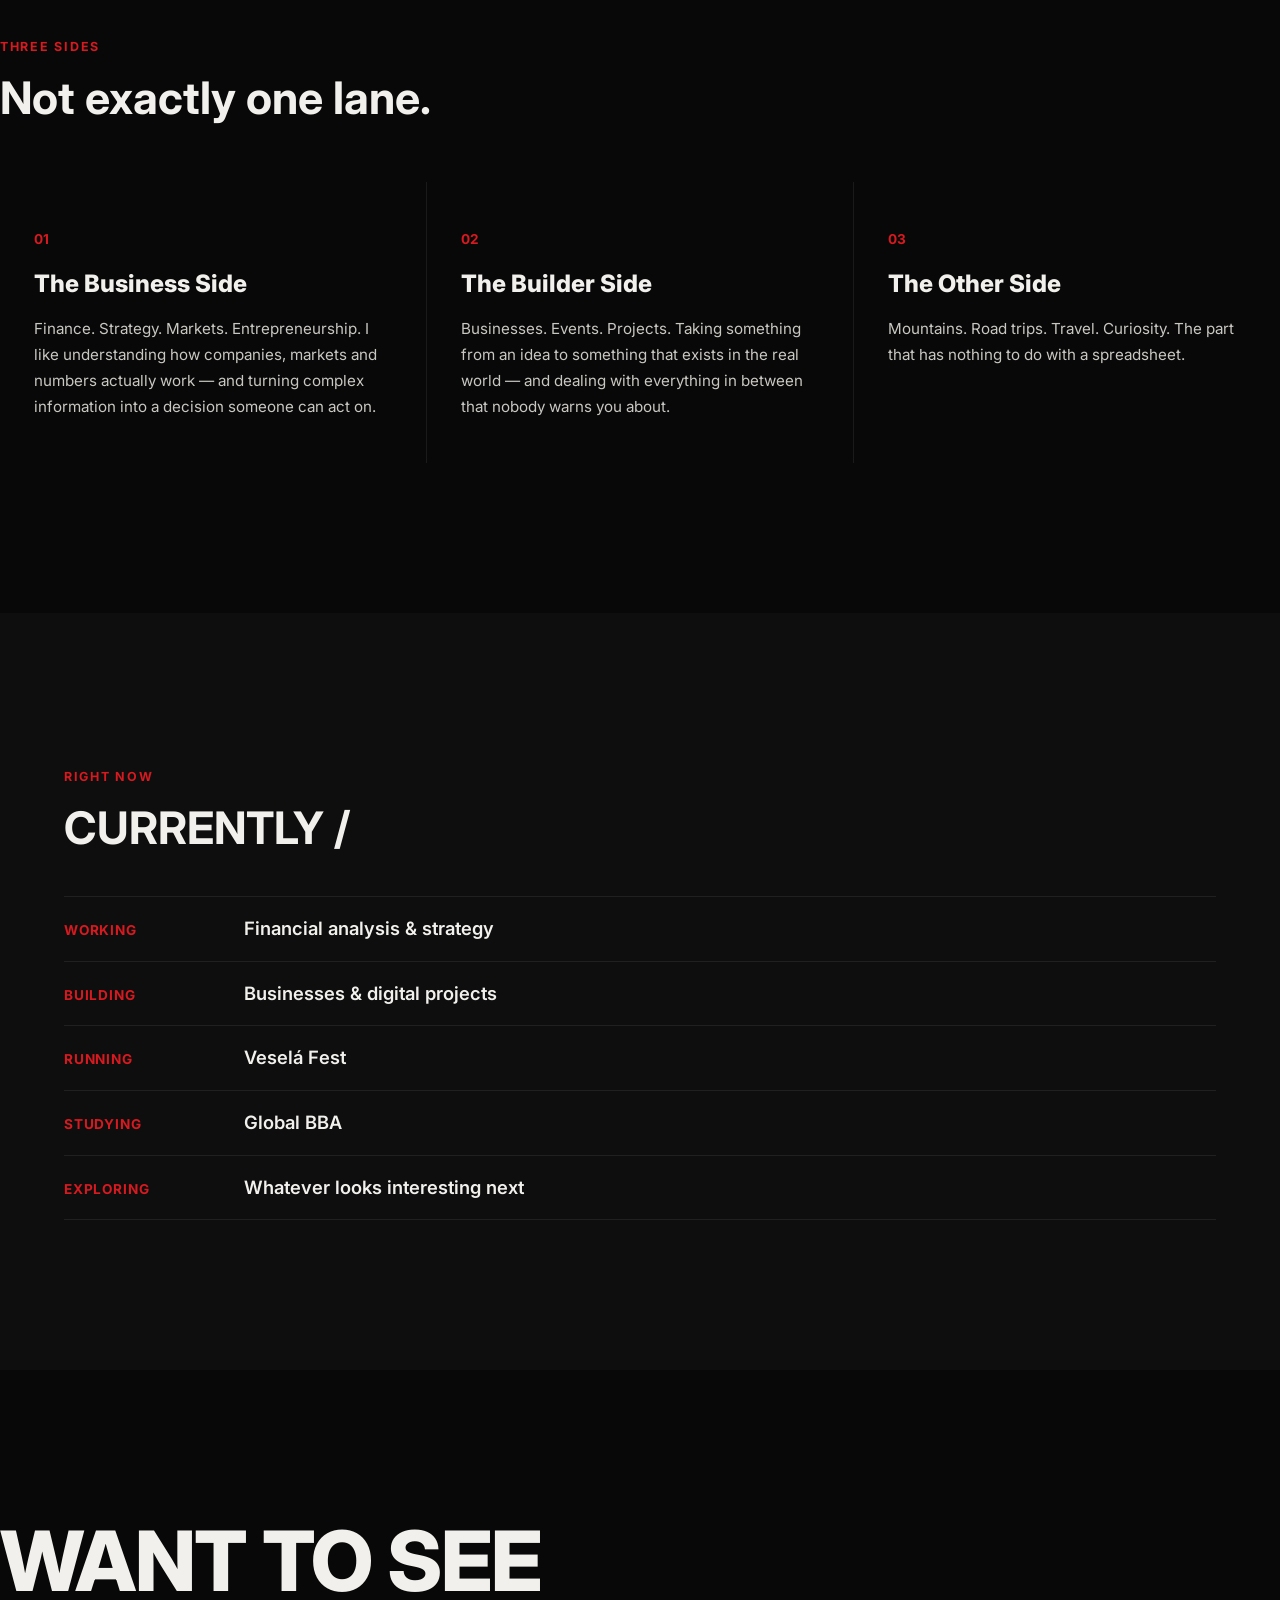
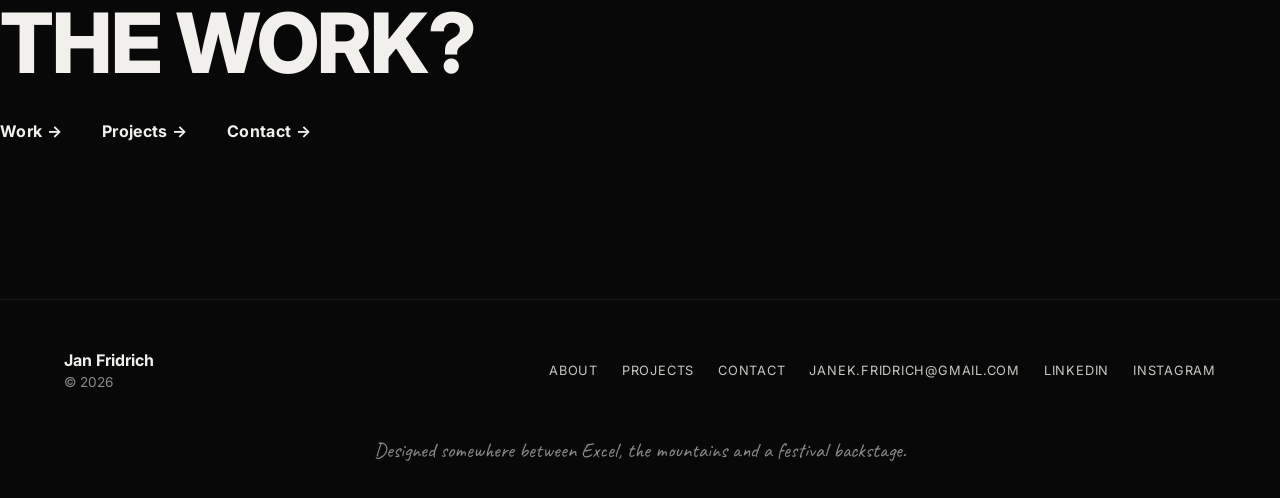
==== commit 07e0a30e: "Internship badges, visible contacts, innovator story, clearer Journey map - Work: red Internship/Stá" ====
--- a/about.html
+++ b/about.html
@@ -25,12 +25,24 @@
       <p class="body-text reveal reveal-delay-2" style="margin-top:14px;" data-i18n="about_body">Most of the time, I'm somewhere between financial models, new ideas, festival planning and whatever comes next.</p>
     </div>
     <div class="reveal reveal-delay-1">
-      <div class="portrait"></div>
+      <div class="portrait has-photo"><img src="assets/portrait-cutout.png" alt="Jan Fridrich"></div>
       <p class="portrait-note" data-i18n="portrait_note">→ that's usually how I like it</p>
     </div>
   </section>
 
-  <section class="section container">
+  <section class="section container innovator">
+    <span class="eyebrow reveal" data-i18n="eyebrow_innovator">Innovator at heart</span>
+    <h2 class="h-xl reveal" data-i18n-html="innovator_heading_html">I DON'T JUST RUN THINGS.<br>I MAKE THEM <span class="text-red">BETTER.</span></h2>
+    <p class="lede reveal reveal-delay-1" style="margin-top:24px;" data-i18n="innovator_lede">Wherever I end up — the family business, a corporate finance team or a festival — I look for the step that can be done smarter, and then I build it.</p>
+    <div class="inno-grid">
+      <a class="inno-card reveal" href="projects/alufen.html#innovation"><h3 data-i18n="inno1_title">Alufen</h3><p data-i18n="inno1_body">From a summer job in my father's company to internal apps that now run production and management.</p><span class="inno-more" data-i18n="inno_more">See the innovation line →</span></a>
+      <a class="inno-card reveal reveal-delay-1" href="projects/eteron-group.html"><h3 data-i18n="inno2_title">Eteron Group</h3><p data-i18n="inno2_body">Automation, dashboards and internal tools for Czech companies still running on Excel and phone calls.</p></a>
+      <a class="inno-card reveal reveal-delay-2" href="work.html"><h3 data-i18n="inno3_title">Schott Termofrost</h3><p data-i18n="inno3_body">Customer profitability in Power BI and digitalisation of manual processes.</p></a>
+      <a class="inno-card reveal reveal-delay-3" href="projects/vesela-fest.html"><h3 data-i18n="inno4_title">Veselá Fest</h3><p data-i18n="inno4_body">From a pallet stage for 120 people to a festival with 1,810+ visitors.</p></a>
+    </div>
+  </section>
+
+  <section class="section container" style="padding-top:0;">
     <span class="eyebrow reveal" data-i18n="eyebrow_three_sides">Three sides</span>
     <h2 class="h-lg reveal" data-i18n="three_sides_heading">Not exactly one lane.</h2>
     <div class="sides-grid">
--- a/css/style.css
+++ b/css/style.css
@@ -381,6 +381,37 @@
 @media (max-width:900px){ .about-hero{ grid-template-columns:1fr; } }
 .portrait{ position:relative; aspect-ratio:4/5; background:var(--bg-raise); border:1px solid var(--border); overflow:hidden; }
 .portrait::after{ content:"JF"; position:absolute; inset:0; display:flex; align-items:center; justify-content:center; font-size:5rem; font-weight:800; color:var(--border); }
+.portrait.has-photo{ max-width:420px; margin-left:auto; background:radial-gradient(ellipse 70% 45% at 50% 72%, rgba(215,25,32,.85) 0%, rgba(215,25,32,.35) 45%, transparent 75%), var(--bg-raise); display:flex; align-items:flex-end; justify-content:center; }
+.portrait.has-photo::after{ content:none; }
+.portrait.has-photo img{ height:94%; width:auto; display:block; filter:grayscale(1) contrast(1.05) drop-shadow(0 30px 60px rgba(0,0,0,.55)); }
+
+.inno-grid{ display:grid; grid-template-columns:repeat(4,1fr); gap:1px; background:var(--border-soft); margin-top:56px; }
+@media (max-width:1000px){ .inno-grid{ grid-template-columns:repeat(2,1fr); } }
+@media (max-width:600px){ .inno-grid{ grid-template-columns:1fr; } }
+.inno-card{ background:var(--bg); padding:34px 28px; display:flex; flex-direction:column; gap:12px; border-top:2px solid transparent; transition:border-color .3s var(--ease), background .3s var(--ease); }
+.inno-card:hover{ border-color:var(--red); background:var(--bg-raise); }
+.inno-card h3{ font-size:1.35rem; font-weight:800; }
+.inno-card p{ color:var(--text-dim); font-size:.95rem; line-height:1.65; margin:0; }
+.inno-more{ margin-top:auto; padding-top:8px; color:var(--red); font-weight:700; font-size:.85rem; }
+
+/* innovation line (Alufen) */
+.inno-line{ list-style:none; margin:64px 0 0; padding:0; display:grid; grid-template-columns:repeat(5,1fr); gap:24px; position:relative; }
+.inno-line::before{ content:""; position:absolute; left:0; right:0; top:21px; height:2px; background:linear-gradient(90deg, var(--border) 0%, var(--red) 100%); }
+.inno-line::after{ content:""; position:absolute; right:-4px; top:15px; border:7px solid transparent; border-left:10px solid var(--red); }
+.inno-step{ position:relative; padding-top:62px; }
+.inno-n{ position:absolute; top:0; left:0; width:44px; height:44px; border-radius:50%; background:var(--bg); border:2px solid var(--text-dim); display:flex; align-items:center; justify-content:center; font-weight:800; font-size:.85rem; }
+.inno-step.is-final .inno-n{ background:var(--red); border-color:var(--red); color:#fff; box-shadow:0 0 0 6px rgba(215,25,32,.2); }
+.inno-step h3{ font-size:1.1rem; font-weight:800; line-height:1.25; }
+.inno-step.is-final h3{ color:var(--red); }
+.inno-step p{ margin-top:10px; color:var(--text-dim); font-size:.92rem; line-height:1.6; }
+@media (max-width:900px){
+  .inno-line{ grid-template-columns:1fr; gap:0; padding-left:64px; }
+  .inno-line::before{ left:21px; right:auto; top:0; bottom:0; width:2px; height:auto; background:linear-gradient(180deg, var(--border) 0%, var(--red) 100%); }
+  .inno-line::after{ display:none; }
+  .inno-step{ padding:4px 0 34px; }
+  .inno-n{ left:-64px; }
+}
+
 .portrait-note{ font-family:var(--font-hand); color:var(--red); font-size:1.3rem; margin-top:14px; }
 
 .sides-grid{ display:grid; grid-template-columns:repeat(3,1fr); gap:1px; background:var(--border-soft); margin-top:60px; }
@@ -426,6 +457,7 @@
 .timeline-body-inner .body-text{ font-size:1.05rem; }
 .focus-tags{ display:flex; flex-wrap:wrap; gap:10px; align-content:flex-start; }
 .focus-tags span{ border:1px solid var(--border); padding:8px 14px; font-size:.8rem; color:var(--text-dim); }
+.intern-badge{ display:inline-block; vertical-align:1px; background:var(--red); color:#fff; font-size:.72rem; letter-spacing:.12em; padding:3px 9px 2px; margin-right:12px; font-weight:800; }
 .timeline-plus{ font-size:1.8rem; color:var(--red); transition:transform .3s var(--ease); padding-top:6px; }
 .timeline-item.is-open .timeline-plus{ transform:rotate(45deg); }
 
@@ -498,14 +530,78 @@
 .edu-row .place{ color:var(--grey); font-size:.9rem; text-align:right; }
 @media (max-width:720px){ .edu-row .place{ text-align:left; } }
 
-.map-wrap{ position:relative; margin-top:60px; aspect-ratio:16/11; background:var(--bg-alt); border:1px solid var(--border); overflow:hidden; }
-.map-svg{ width:100%; height:100%; }
-.map-outline{ fill:none; stroke:var(--border); stroke-width:1; }
-.map-route{ fill:none; stroke:var(--red); stroke-width:1.6; stroke-dasharray:6 6; stroke-dashoffset:600; transition:stroke-dashoffset 2s var(--ease); }
-.reveal.is-visible .map-route{ stroke-dashoffset:0; }
-.map-dot{ fill:var(--red); }
-.map-point-label{ fill:var(--text); font-size:12px; font-weight:700; }
-.map-hand{ font-family:var(--font-hand); font-size:16px; fill:var(--red); }
+/* ---- journey: animated route map (js/journey.js) ------------------------------------------*/
+.jsection{ padding:clamp(40px,7vw,90px) 0 clamp(60px,9vw,120px); border-top:1px solid var(--border-soft); }
+.jwrap{ margin-top:clamp(28px,5vw,56px); }
+.jmap{ --s:1; position:relative; aspect-ratio:16/10; background:radial-gradient(120% 120% at 35% 40%, #101010 0%, #000 70%); border:1px solid var(--border); overflow:hidden; }
+@media (max-width:720px){ .jmap{ aspect-ratio:4/5; } }
+.jmap-svg{ position:absolute; inset:0; width:100%; height:100%; display:block; }
+
+.jm-land path{ fill:rgba(242,240,236,.17); stroke:rgba(242,240,236,.85); stroke-width:1px; stroke-linejoin:round; vector-effect:non-scaling-stroke; }
+.jm-cz{ fill:rgba(242,240,236,.17); stroke:rgba(242,240,236,.95); stroke-width:1.2px; stroke-linejoin:round; vector-effect:non-scaling-stroke; transition:fill 1.2s var(--ease); }
+.jmap.is-cz .jm-cz{ fill:var(--red); }
+
+.jm-seg{ fill:none; stroke:#fff; stroke-width:calc(2.2px * var(--s)); stroke-dasharray:1 1; stroke-dashoffset:1; filter:drop-shadow(0 0 5px rgba(255,255,255,.55)); }
+
+.jm-marker circle{ transform-box:fill-box; transform-origin:center; }
+.jm-dot-s{ fill:#fff; stroke:#050505; stroke-width:2px; transform:scale(0); transition:transform .55s cubic-bezier(.3,1.7,.5,1); }
+.jm-marker.is-school .jm-dot-s{ transform:scale(1); }
+.jm-pulse-s{ fill:none; stroke:#fff; stroke-width:1.5px; opacity:0; }
+.jm-marker.is-school .jm-pulse-s{ animation:jmPulse 2.8s ease-out infinite; }
+@keyframes jmPulse{ 0%{ transform:scale(.7); opacity:.7; } 100%{ transform:scale(2); opacity:0; } }
+
+.jm-label{ opacity:0; transition:opacity .45s var(--ease); pointer-events:none; }
+.jm-label.is-show{ opacity:1; }
+.jm-label text{ font:700 13px var(--font-display); fill:var(--text); paint-order:stroke; stroke:#000; stroke-width:4px; stroke-linejoin:round; letter-spacing:.01em; }
+.jm-label .jm-t-city{ font-size:17px; font-weight:800; letter-spacing:-.005em; }
+.jm-label .jm-t-sub{ font-size:11px; font-weight:700; fill:var(--text-dim); letter-spacing:.08em; stroke-width:3px; }
+.jm-leader{ stroke:rgba(255,255,255,.55); stroke-width:1px; }
+.jm-t-num{ display:none; }
+.jmap.is-narrow .jm-t-full, .jmap.is-narrow .jm-leader{ display:none; }
+.jmap.is-narrow .jm-t-num{ display:block; font-size:12px; }
+
+.jm-czlabel{ opacity:0; transition:opacity .6s var(--ease); pointer-events:none; }
+.jm-czlabel.is-show{ opacity:1; }
+.jm-czlabel text{ font:700 11px var(--font-display); letter-spacing:.2em; fill:var(--red); paint-order:stroke; stroke:#000; stroke-width:3px; }
+
+.jm-trav{ opacity:0; transition:opacity .3s; pointer-events:none; }
+.jmap.is-travelling .jm-trav{ opacity:1; }
+.jm-trav-glow{ fill:rgba(255,255,255,.22); }
+.jm-trav-dot{ fill:#fff; }
+
+.jmap-controls{ position:absolute; left:14px; right:14px; bottom:14px; display:flex; flex-wrap:wrap; gap:8px; align-items:center; z-index:2; }
+.jbtn{ padding:8px 14px; font-size:.72rem; font-weight:700; letter-spacing:.1em; text-transform:uppercase; border:1px solid var(--border); background:rgba(8,8,8,.72); backdrop-filter:blur(6px); -webkit-backdrop-filter:blur(6px); color:var(--text); transition:border-color .2s, color .2s; }
+.jbtn:hover, .jbtn:focus-visible{ border-color:var(--red); color:#fff; outline:none; }
+.jbtn-replay{ margin-left:auto; display:inline-flex; gap:8px; }
+.jbtn-replay[hidden]{ display:none; }
+
+.jsteps{ display:grid; grid-template-columns:repeat(3,1fr); margin:clamp(24px,4vw,40px) 0 0; padding:0; list-style:none; }
+.jstep-li{ position:relative; }
+.jstep-li::before{ content:""; position:absolute; left:0; right:0; top:39px; height:1px; background:var(--border); transition:background .6s var(--ease); }
+.jstep-li:last-child::before{ right:auto; width:17px; }
+.jstep-li:has(+ .jstep-li .jstep.is-reached)::before{ background:#fff; }
+.jstep{ display:block; width:100%; text-align:left; padding:22px 28px 8px 0; position:relative; }
+.jstep-n{ position:relative; z-index:1; display:inline-grid; place-items:center; width:34px; height:34px; border-radius:50%; border:1.5px solid var(--border); background:var(--bg); font-weight:800; font-size:.85rem; color:var(--grey); transition:background .4s var(--ease), color .4s var(--ease), border-color .4s var(--ease), box-shadow .4s var(--ease); }
+.jstep-txt{ display:block; margin-top:16px; transition:opacity .5s var(--ease); }
+.jstep-txt strong{ display:block; font-size:1.05rem; font-weight:800; letter-spacing:-0.01em; line-height:1.25; }
+.jstep-txt small{ display:block; color:var(--grey); margin-top:5px; font-size:.82rem; }
+.jstep-txt .jstep-kind{ margin-top:2px; }
+.jbadges{ display:flex; flex-wrap:wrap; gap:8px; margin-top:12px; }
+.jbadge{ display:inline-flex; align-items:center; gap:7px; padding:5px 11px 5px 8px; border:1px solid var(--border); border-radius:999px; font-size:.72rem; letter-spacing:.02em; color:var(--text-dim); white-space:nowrap; }
+.jbadge svg{ width:15px; height:15px; flex:none; fill:none; stroke:var(--red); stroke-width:1.5; stroke-linecap:round; stroke-linejoin:round; }
+.jstep:not(.is-reached) .jstep-txt{ opacity:.4; }
+.jstep.is-reached .jstep-n{ background:#fff; border-color:#fff; color:#000; }
+.jstep.is-current .jstep-n{ background:var(--red); border-color:var(--red); color:#fff; box-shadow:0 0 0 5px rgba(215,25,32,.3); }
+.jstep:hover .jstep-n, .jstep:focus-visible .jstep-n{ border-color:var(--red); }
+.jstep:focus-visible{ outline:none; }
+@media (max-width:720px){
+  .jsteps{ grid-template-columns:1fr; }
+  .jstep{ display:grid; grid-template-columns:34px 1fr; gap:16px; padding:14px 0; }
+  .jstep-txt{ margin-top:3px; }
+  .jstep-li::before{ left:17px; right:auto; top:48px; bottom:-14px; width:1px; height:auto; }
+  .jstep-li:last-child::before{ display:none; }
+}
+
 
 .vtimeline{ margin-top:70px; position:relative; padding-left:36px; }
 .vtimeline::before{ content:""; position:absolute; left:6px; top:6px; bottom:6px; width:1px; background:var(--border); }
@@ -523,6 +619,10 @@
 .contact-links a:last-child{ border-bottom:1px solid var(--border); }
 .contact-links a:hover{ padding-left:14px; color:var(--red); }
 .contact-links .go{ color:var(--red); font-size:1.2rem; }
+.contact-item{ display:flex; flex-direction:column; gap:6px; min-width:0; }
+.contact-item small{ color:var(--red); font-size:.78rem; letter-spacing:.12em; text-transform:uppercase; font-weight:700; }
+.contact-value{ overflow-wrap:anywhere; }
+@media (max-width:600px){ .contact-links a{ flex-direction:column; align-items:flex-start; gap:10px; } .contact-links .go{ font-size:1rem; } }
 .contact-note{ margin-top:30px; color:var(--grey); max-width:440px; }
 
 /* ---- 404 -----------------------------------------------------------------------------------*/
